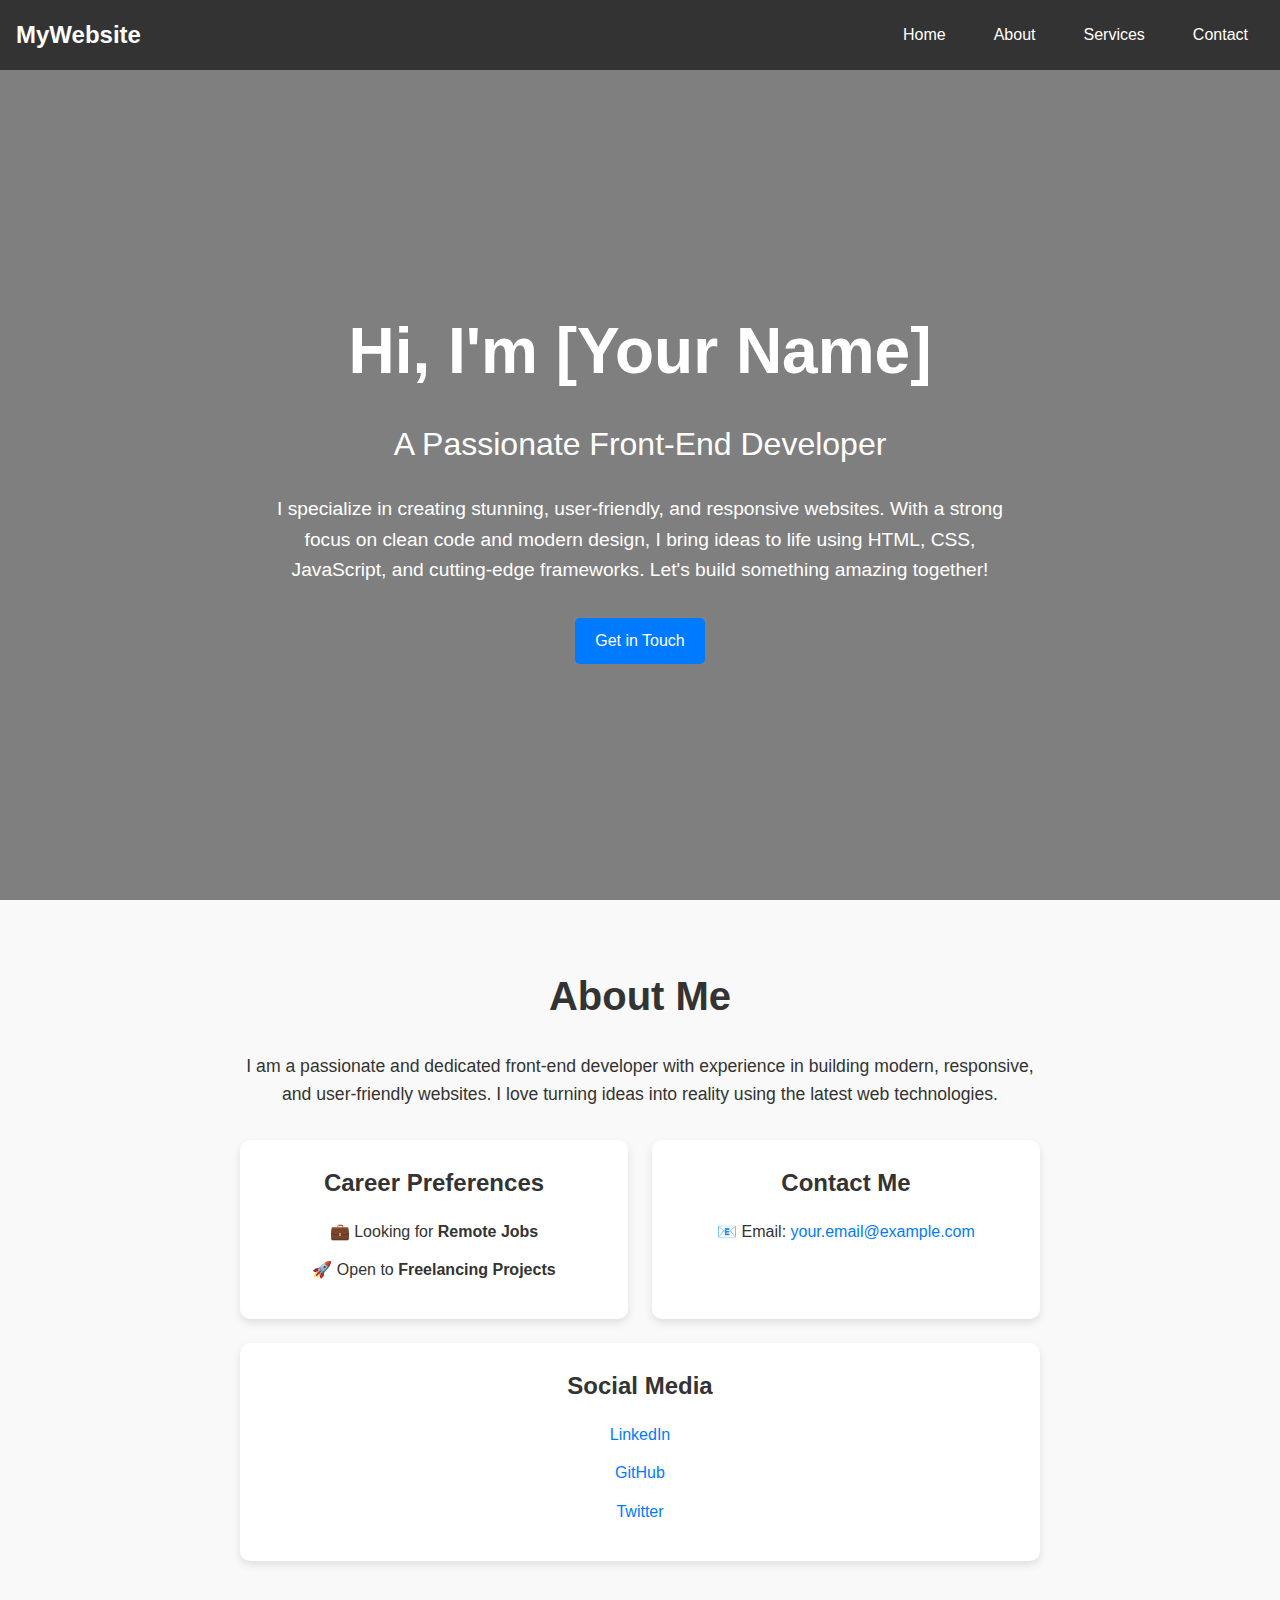
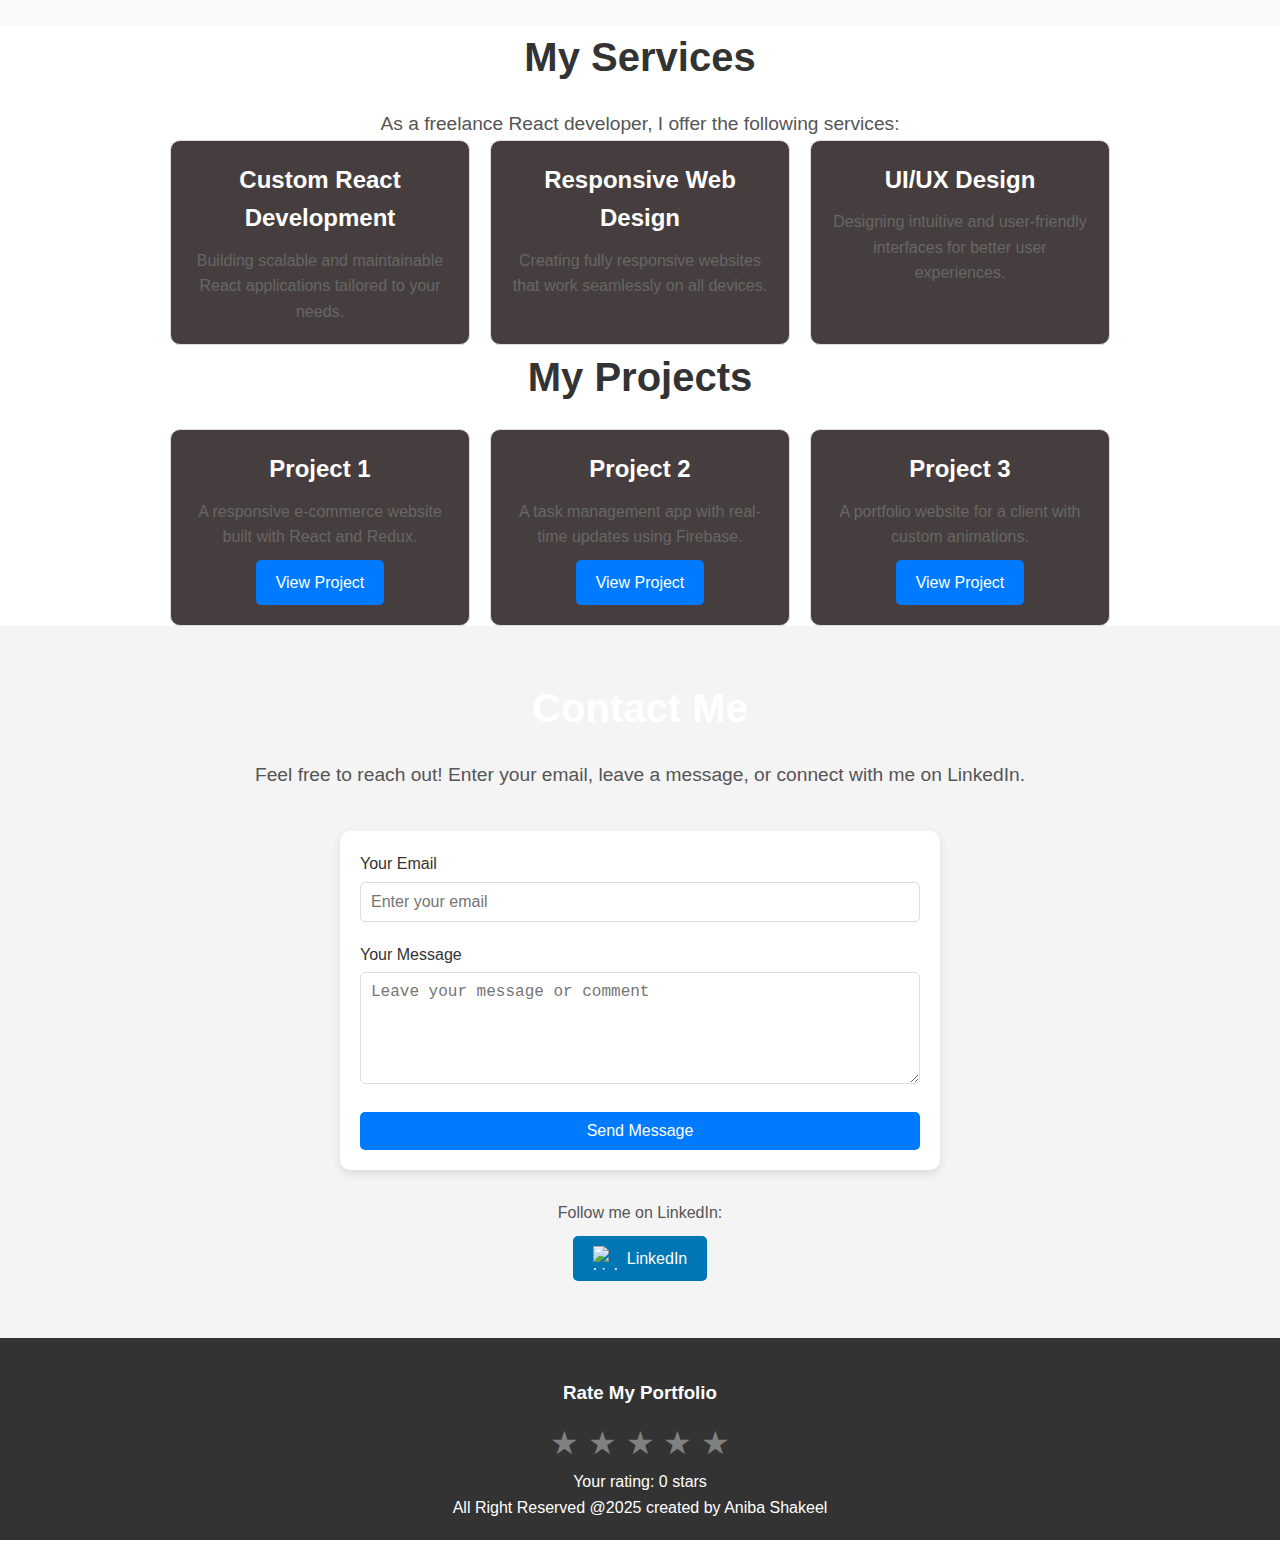
==== index.html @ 9395af67 "portfolio" ====
<!DOCTYPE html>
<html lang="en">
<head>
    <meta charset="UTF-8">
    <meta name="viewport" content="width=device-width, initial-scale=1.0">
    <title>Portfolio Homepage</title>
    <link rel="stylesheet" href="style.css">
</head>
<body>
    <!-- Navbar -->
    <nav class="navbar">
        <div class="navbar-brand">MyWebsite</div>
        <div class="navbar-toggle" id="mobile-menu">
            <span class="bar"></span>
            <span class="bar"></span>
            <span class="bar"></span>
        </div>
        <ul class="navbar-menu">
            <li class="navbar-item"><a href="#" class="navbar-link">Home</a></li>
            <li class="navbar-item"><a href="#" class="navbar-link">About</a></li>
            <li class="navbar-item"><a href="#" class="navbar-link">Services</a></li>
            <li class="navbar-item"><a href="#" class="navbar-link">Contact</a></li>
        </ul>
    </nav>

    <!-- Homepage Hero Section -->
    <header class="hero">
        <div class="hero-content">
            <h1 class="hero-title">Hi, I'm [Your Name]</h1>
            <p class="hero-subtitle">A Passionate Front-End Developer</p>
            <p class="hero-description">
                I specialize in creating stunning, user-friendly, and responsive websites. With a strong focus on clean code and modern design, I bring ideas to life using HTML, CSS, JavaScript, and cutting-edge frameworks. Let's build something amazing together!
            </p>
            <a href="#contact" class="hero-button">Get in Touch</a>
        </div>
    </header>


    <!-- About Page -->
    <section id="about" class="about">
        <div class="about-content">
            <h2 class="about-title">About Me</h2>
            <p class="about-description">
                I am a passionate and dedicated front-end developer with experience in building modern, responsive, and user-friendly websites. I love turning ideas into reality using the latest web technologies.
            </p>
            <div class="about-details">
                <div class="about-card">
                    <h3>Career Preferences</h3>
                    <ul>
                        <li>💼 Looking for <strong>Remote Jobs</strong></li>
                        <li>🚀 Open to <strong>Freelancing Projects</strong></li>
                    </ul>
                </div>
                <div class="about-card">
                    <h3>Contact Me</h3>
                    <ul>
                        <li>📧 Email: <a href="mailto:your.email@example.com">your.email@example.com</a></li>
                    </ul>
                </div>
                <div class="about-card">
                    <h3>Social Media</h3>
                    <ul class="social-links">
                        <li><a href="https://linkedin.com/in/yourprofile" target="_blank">LinkedIn</a></li>
                        <li><a href="https://github.com/yourprofile" target="_blank">GitHub</a></li>
                        <li><a href="https://twitter.com/yourprofile" target="_blank">Twitter</a></li>
                    </ul>
                </div>
            </div>
        </div>
    </section>

  <!-- Service Section -->
  <section id="services" class="services">
    <div class="container">
      <h2>My Services</h2>
      <p>As a freelance React developer, I offer the following services:</p>

      <div class="service-list">
        <div class="service-item">
          <h3>Custom React Development</h3>
          <p>Building scalable and maintainable React applications tailored to your needs.</p>
        </div>
        <div class="service-item">
          <h3>Responsive Web Design</h3>
          <p>Creating fully responsive websites that work seamlessly on all devices.</p>
        </div>
        <div class="service-item">
          <h3>UI/UX Design</h3>
          <p>Designing intuitive and user-friendly interfaces for better user experiences.</p>
        </div>
      </div>

      <h2>My Projects</h2>
      <div class="project-list">
        <div class="project-item">
          <h3>Project 1</h3>
          <p>A responsive e-commerce website built with React and Redux.</p>
          <a href="https://project1.com" target="_blank">View Project</a>
        </div>
        <div class="project-item">
          <h3>Project 2</h3>
          <p>A task management app with real-time updates using Firebase.</p>
          <a href="https://project2.com" target="_blank">View Project</a>
        </div>
        <div class="project-item">
          <h3>Project 3</h3>
          <p>A portfolio website for a client with custom animations.</p>
          <a href="https://project3.com" target="_blank">View Project</a>
        </div>
      </div>
    </div>
  </section>


  <!-- Contact Section -->
  <section id="contact" class="contact">
    <div class="container">
      <h2>Contact Me</h2>
      <p>Feel free to reach out! Enter your email, leave a message, or connect with me on LinkedIn.</p>

      <form id="contact-form" class="contact-form">
        <div class="form-group">
          <label for="email">Your Email</label>
          <input type="email" id="email" name="email" placeholder="Enter your email" required>
        </div>

        <div class="form-group">
          <label for="message">Your Message</label>
          <textarea id="message" name="message" placeholder="Leave your message or comment" rows="5" required></textarea>
        </div>

        <button type="submit">Send Message</button>
      </form>

      <div class="social-link">
        <p>Follow me on LinkedIn:</p>
        <a href="https://www.linkedin.com/in/your-linkedin-profile" target="_blank" class="linkedin-btn">
          <img src="https://cdn-icons-png.flaticon.com/512/174/174857.png" alt="LinkedIn" width="24">
          LinkedIn
        </a>
      </div>
    </div>
  </section>


  
      <footer>
          <div class="rating-section">
              <h3>Rate My Portfolio</h3>
              <div class="star-rating">
                <span class="star" data-value="1">&#9733;</span>
                <span class="star" data-value="2">&#9733;</span>
                <span class="star" data-value="3">&#9733;</span>
                <span class="star" data-value="4">&#9733;</span>
                <span class="star" data-value="5">&#9733;</span>
            </div>
            <p>Your rating: <span id="rating-value">0</span> stars</p>
          </div>
          <p>All Right Reserved @2025 created by Aniba Shakeel</p>
      </footer>

 
    <script src="./srcipt.js"></script>
</body>
</html>
---- style.css ----
/* Basic Reset */
* {
    margin: 0;
    padding: 0;
    box-sizing: border-box;
}

body {
    font-family: 'Arial', sans-serif;
    line-height: 1.6;
    color: #fff;
    overflow-x: hidden;
}

/* Navbar Styles */
.navbar {
    display: flex;
    justify-content: space-between;
    align-items: center;
    background-color: #333;
    padding: 1rem;
    color: white;
    position: fixed;
    width: 100%;
    top: 0;
    z-index: 1000;
}

.navbar-brand {
    font-size: 1.5rem;
    font-weight: bold;
}

.navbar-menu {
    display: flex;
    list-style: none;
}

.navbar-item {
    margin-left: 1rem;
}

.navbar-link {
    color: white;
    text-decoration: none;
    padding: 0.5rem 1rem;
    transition: background-color 0.3s;
}

.navbar-link:hover {
    background-color: #555;
    border-radius: 4px;
}

/* Mobile Menu Toggle */
.navbar-toggle {
    display: none;
    flex-direction: column;
    cursor: pointer;
}

.bar {
    height: 3px;
    width: 25px;
    background-color: white;
    margin: 4px 0;
    transition: 0.4s;
}

/* Responsive Navbar */
@media (max-width: 768px) {
    .navbar-menu {
        display: none;
        flex-direction: column;
        width: 100%;
        background-color: #333;
        position: absolute;
        top: 60px;
        left: 0;
        padding: 1rem;
    }

    .navbar-menu.active {
        display: flex;
    }

    .navbar-item {
        margin: 0;
        text-align: center;
        padding: 0.5rem 0;
    }

    .navbar-toggle {
        display: flex;
    }

    /* Animation for the toggle icon */
    .navbar-toggle.active .bar:nth-child(1) {
        transform: rotate(-45deg) translate(-5px, 6px);
    }

    .navbar-toggle.active .bar:nth-child(2) {
        opacity: 0;
    }

    .navbar-toggle.active .bar:nth-child(3) {
        transform: rotate(45deg) translate(-5px, -6px);
    }
}

/* Hero Section */
.hero {
    height: 100vh;
    background-image: url('https://images.pexels.com/photos/30399128/pexels-photo-30399128/free-photo-of-louvre-pyramid-in-paris-iconic-architecture.jpeg?auto=compress&cs=tinysrgb&w=600'); /* Add your background image */
    background-size: cover;
    background-position: center;
    display: flex;
    justify-content: center;
    align-items: center;
    text-align: center;
    position: relative;
    overflow: hidden;
    padding-top: 5%;
}

.hero::before {
    content: '';
    position: absolute;
    top: 0;
    left: 0;
    width: 100%;
    height: 100%;
    background: rgba(0, 0, 0, 0.5); /* Dark overlay for better text visibility */
}

.hero-content {
    position: relative;
    z-index: 1;
    max-width: 800px;
    padding: 0 20px;
}

.hero-title {
    font-size: 4rem;
    margin-bottom: 1rem;
    animation: fadeInDown 1.5s ease-out;
}

.hero-subtitle {
    font-size: 2rem;
    margin-bottom: 1.5rem;
    animation: fadeInUp 1.5s ease-out 0.5s;
    animation-fill-mode: both;
}

.hero-description {
    font-size: 1.2rem;
    margin-bottom: 2rem;
    animation: fadeInUp 1.5s ease-out 1s;
    animation-fill-mode: both;
}

.hero-button {
    display: inline-block;
    padding: 10px 20px;
    font-size: 1rem;
    color: #fff;
    background-color: #007BFF;
    text-decoration: none;
    border-radius: 5px;
    transition: background-color 0.3s ease;
    animation: fadeIn 2s ease-out 1.5s;
    animation-fill-mode: both;
}

.hero-button:hover {
    background-color: #0056b3;
}

/* Animations */
@keyframes fadeInDown {
    0% {
        opacity: 0;
        transform: translateY(-50px);
    }
    100% {
        opacity: 1;
        transform: translateY(0);
    }
}

@keyframes fadeInUp {
    0% {
        opacity: 0;
        transform: translateY(50px);
    }
    100% {
        opacity: 1;
        transform: translateY(0);
    }
}

@keyframes fadeIn {
    0% {
        opacity: 0;
    }
    100% {
        opacity: 1;
    }
}

/* Responsive Design */
@media (max-width: 768px) {
    .hero-title {
        font-size: 3rem;
    }

    .hero-subtitle {
        font-size: 1.5rem;
    }

    .hero-description {
        font-size: 1rem;
    }

    .hero-button {
        font-size: 0.9rem;
        padding: 8px 16px;
    }
}

@media (max-width: 480px) {
    .hero-title {
        font-size: 2.5rem;
        padding-top: 10%;
    }

    .hero-subtitle {
        font-size: 1.2rem;
    }

    .hero-description {
        font-size: 0.9rem;
    }

    .hero-button {
        font-size: 0.8rem;
        padding: 6px 12px;
    }
}


/* Previous CSS Code (Navbar and Hero Section) */
/* Add this new CSS for the About Page */

/* About Page Styles */
.about {
    padding: 4rem 2rem;
    background-color: #f9f9f9;
    color: #333;
    text-align: center;
}

.about-content {
    max-width: 800px;
    margin: 0 auto;
}

.about-title {
    font-size: 2.5rem;
    margin-bottom: 1.5rem;
    animation: fadeInDown 1.5s ease-out;
}

.about-description {
    font-size: 1.1rem;
    margin-bottom: 2rem;
    animation: fadeInUp 1.5s ease-out 0.5s;
    animation-fill-mode: both;
}

.about-details {
    display: flex;
    justify-content: space-around;
    flex-wrap: wrap;
    gap: 1.5rem;
}

.about-card {
    background-color: #fff;
    padding: 1.5rem;
    border-radius: 10px;
    box-shadow: 0 4px 8px rgba(0, 0, 0, 0.1);
    flex: 1 1 300px;
    animation: fadeInUp 1.5s ease-out 1s;
    animation-fill-mode: both;
}

.about-card h3 {
    font-size: 1.5rem;
    margin-bottom: 1rem;
}

.about-card ul {
    list-style: none;
    padding: 0;
}

.about-card ul li {
    margin-bottom: 0.8rem;
    font-size: 1rem;
}

.about-card ul li a {
    color: #007BFF;
    text-decoration: none;
    transition: color 0.3s ease;
}

.about-card ul li a:hover {
    color: #0056b3;
}

.social-links {
    display: flex;
    flex-direction: column;
    align-items: center;
}

.social-links li {
    margin-bottom: 0.5rem;
}

/* Responsive Design for About Page */
@media (max-width: 768px) {
    .about-title {
        font-size: 2rem;
    }

    .about-description {
        font-size: 1rem;
    }

    .about-card {
        flex: 1 1 100%;
    }
}

@media (max-width: 480px) {
    .about-title {
        font-size: 1.8rem;
    }

    .about-description {
        font-size: 0.9rem;
    }

    .about-card h3 {
        font-size: 1.3rem;
    }

    .about-card ul li {
        font-size: 0.9rem;
    }
}


/* General Styles */

  /* .container {
    width: 90%;
    max-width: 1200px;
    margin: 0 auto;
    padding: 20px 0;
  } */
  
.services  h2 {
    text-align: center;
    font-size: 2.5rem;
    margin-bottom: 20px;
    color: #333;
  }
  
 .services p {
    text-align: center;
    font-size: 1.2rem;
    color: #555;
  }
  
  /* Service List */
  .service-list, .project-list {
    display: flex;
    flex-wrap: wrap;
    gap: 20px;
    justify-content: center;
  }
  
  .service-item, .project-item {
    background: #463e3e;
    border: 1px solid #ddd;
    border-radius: 10px;
    padding: 20px;
    width: 100%;
    max-width: 300px;
    text-align: center;
    transition: transform 0.3s ease, box-shadow 0.3s ease;
  }
  
  .service-item:hover, .project-item:hover {
    transform: translateY(-10px);
    box-shadow: 0 10px 20px rgba(0, 0, 0, 0.1);
  }
  
  .service-item h3, .project-item h3 {
    font-size: 1.5rem;
    margin-bottom: 10px;
  }
  
  .service-item p, .project-item p {
    font-size: 1rem;
    color: #666;
  }
  
  .project-item a {
    display: inline-block;
    margin-top: 10px;
    padding: 10px 20px;
    background: #007BFF;
    color: #fff;
    text-decoration: none;
    border-radius: 5px;
    transition: background 0.3s ease;
  }
  
  .project-item a:hover {
    background: #0056b3;
  }
  
  /* Responsive Design */
  @media (max-width: 768px) {
    .service-list, .project-list {
      flex-direction: column;
      align-items: center;
    }
  
    .service-item, .project-item {
      width: 90%;
    }
  }

  /* Contact Section */
.contact {
    background: #f4f4f4;
    padding: 50px 0;
  }
  
  .contact h2 {
    text-align: center;
    font-size: 2.5rem;
    margin-bottom: 20px;
  }
  
  .contact p {
    text-align: center;
    font-size: 1.2rem;
    color: #555;
    margin-bottom: 40px;
  }
  
  .contact-form {
    max-width: 600px;
    margin: 0 auto;
    background: #fff;
    padding: 20px;
    border-radius: 10px;
    box-shadow: 0 4px 10px rgba(0, 0, 0, 0.1);
  }
  
  .form-group {
    margin-bottom: 20px;
  }
  
  .form-group label {
    display: block;
    font-size: 1rem;
    margin-bottom: 5px;
    color: #333;
  }
  
  .form-group input,
  .form-group textarea {
    width: 100%;
    padding: 10px;
    font-size: 1rem;
    border: 1px solid #ddd;
    border-radius: 5px;
    outline: none;
  }
  
  .form-group textarea {
    resize: vertical;
  }
  
  button[type="submit"] {
    display: block;
    width: 100%;
    padding: 10px;
    font-size: 1rem;
    background: #007BFF;
    color: #fff;
    border: none;
    border-radius: 5px;
    cursor: pointer;
    transition: background 0.3s ease;
  }
  
  button[type="submit"]:hover {
    background: #0056b3;
  }
  
  .social-link {
    text-align: center;
    margin-top: 30px;
  }
  
  .social-link p {
    font-size: 1rem;
    color: #555;
    margin-bottom: 10px;
  }
  
  .linkedin-btn {
    display: inline-flex;
    align-items: center;
    gap: 10px;
    padding: 10px 20px;
    background: #0077b5;
    color: #fff;
    text-decoration: none;
    border-radius: 5px;
    transition: background 0.3s ease;
  }
  
  .linkedin-btn:hover {
    background: #005582;
  }
  
  .linkedin-btn img {
    width: 24px;
    height: 24px;
  }
  
  /* Responsive Design */
  @media (max-width: 768px) {
    .contact-form {
      padding: 15px;
    }
  
    .form-group input,
    .form-group textarea {
      font-size: 0.9rem;
    }
  
    button[type="submit"] {
      font-size: 0.9rem;
    }
  }


  .content {
    flex: 1;
    padding: 20px;
}

footer {
    background-color: #333;
    color: #fff;
    text-align: center;
    padding: 20px 0;
}

.rating-section {
    margin-top: 20px;
}

.rating-section h3 {
    margin-bottom: 10px;
}

.rating-stars {
    display: flex;
    justify-content: center;
}

.rating-stars input[type="radio"] {
    display: none;
}

.rating-stars label {
    font-size: 2rem;
    color: #ccc;
    cursor: pointer;
    transition: color 0.2s;
}

.rating-stars label:hover,
.rating-stars label:hover ~ label,
.rating-stars input[type="radio"]:checked ~ label {
    color: #ffcc00;
}




.star-rating {
    font-size: 2rem;
    cursor: pointer;
}

.star {
    color: grey;
    transition: color 0.2s;
}

.star:hover,
.star.active {
    color: gold;
}
@media (max-width: 600px) {
    .rating-stars label {
        font-size: 1.5rem;
    }

    footer {
        padding: 15px 0;
    }
}
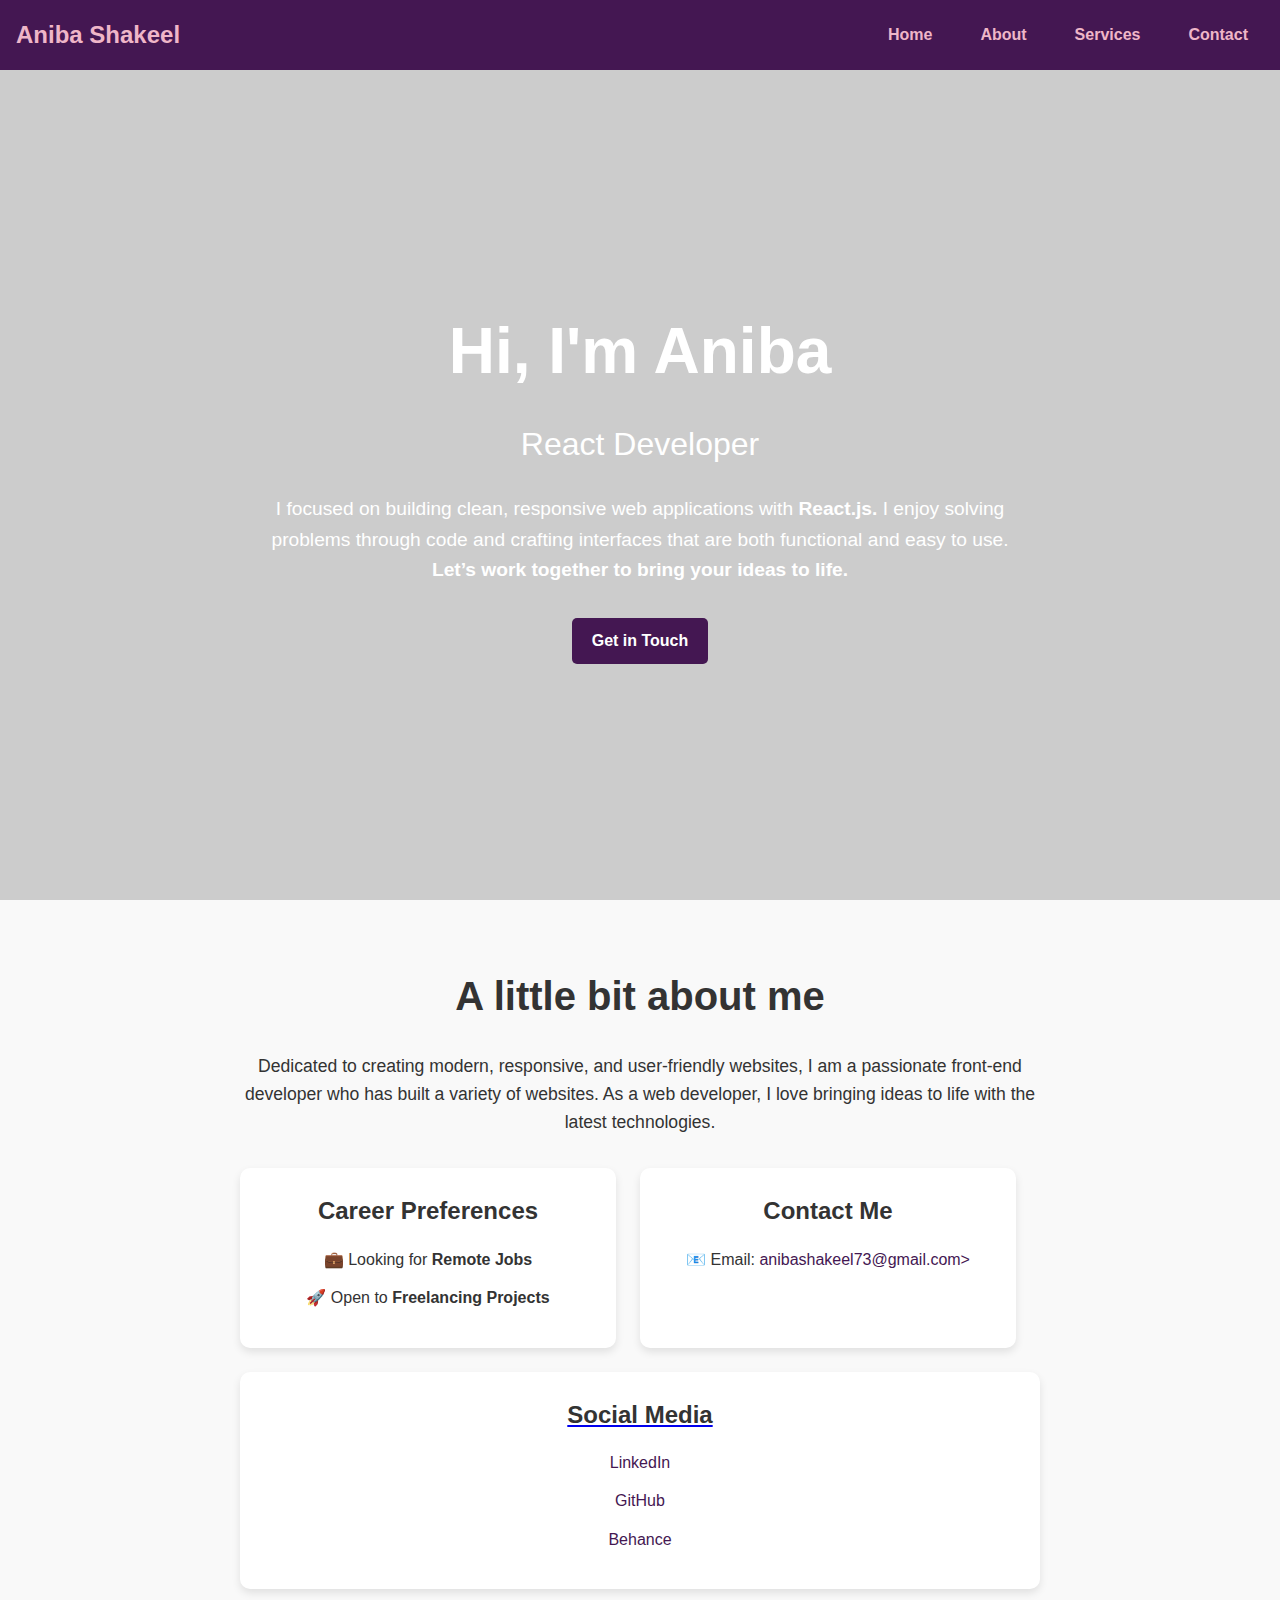
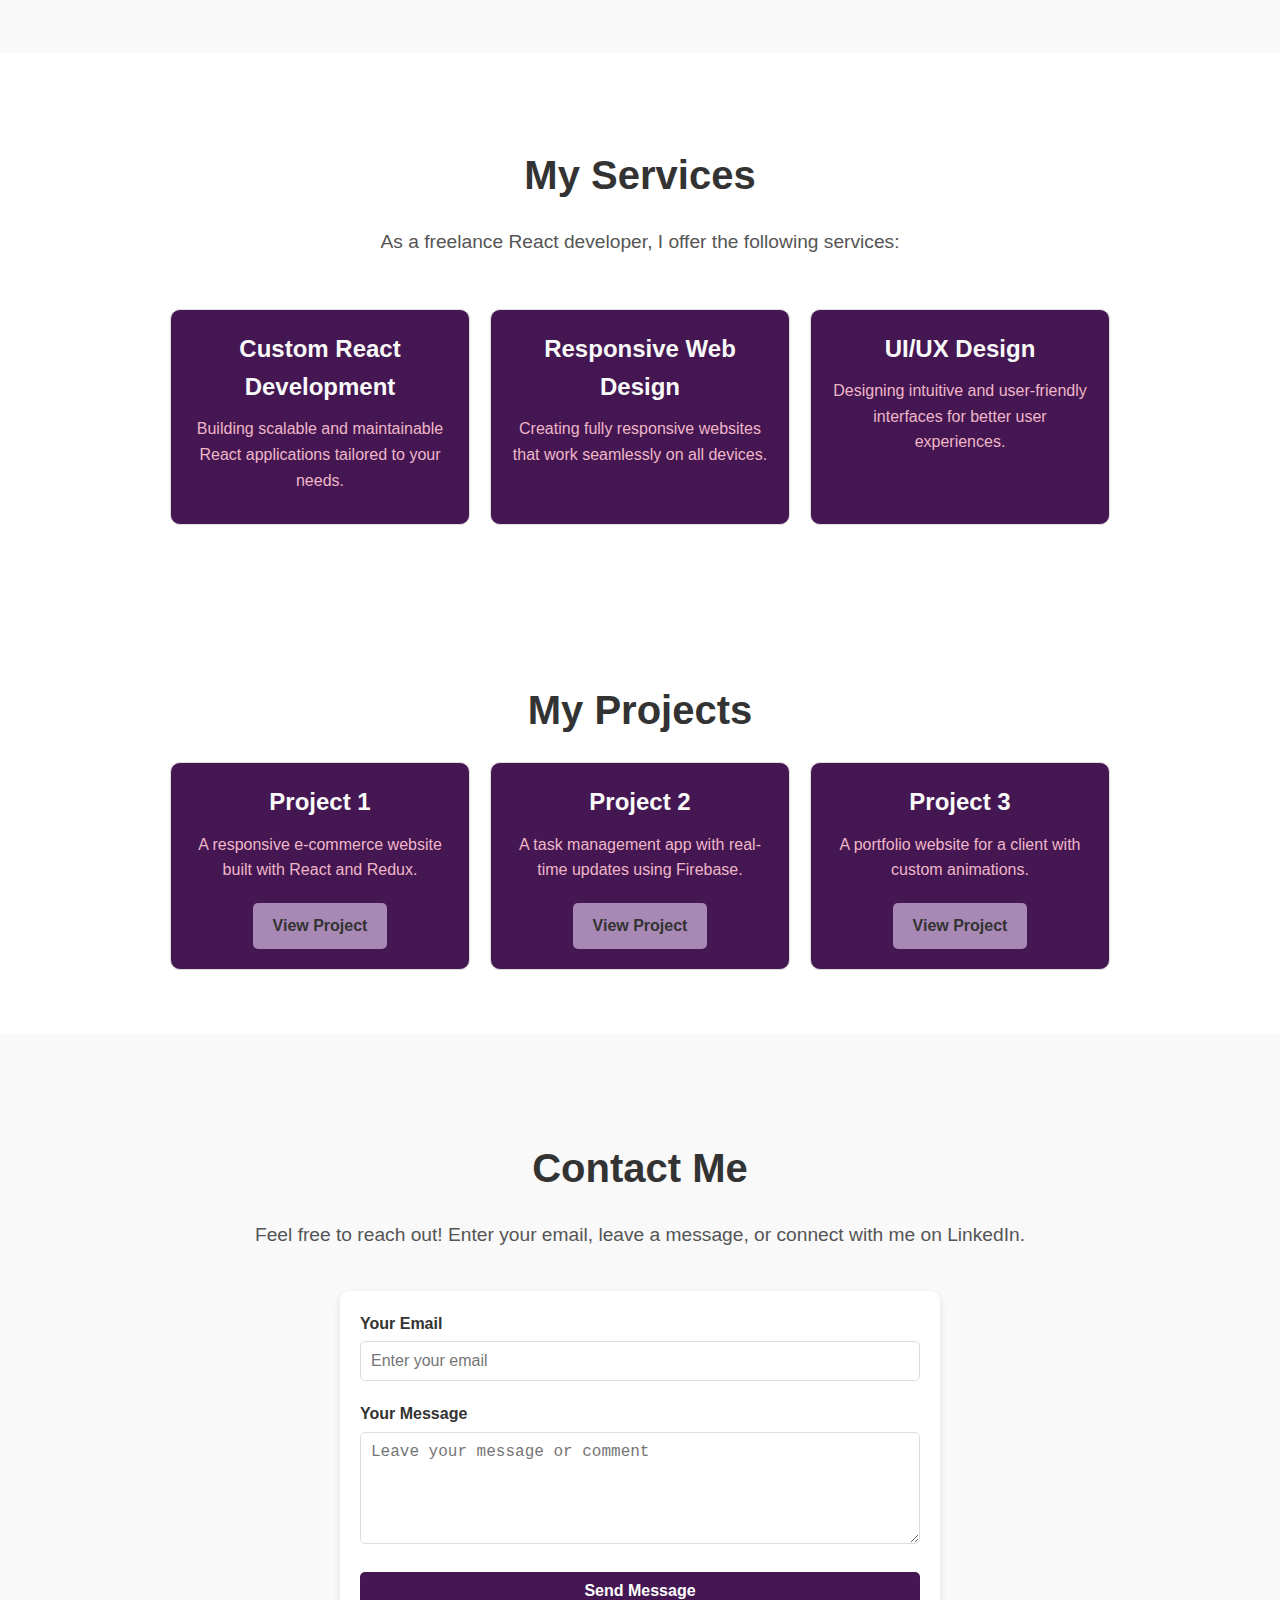
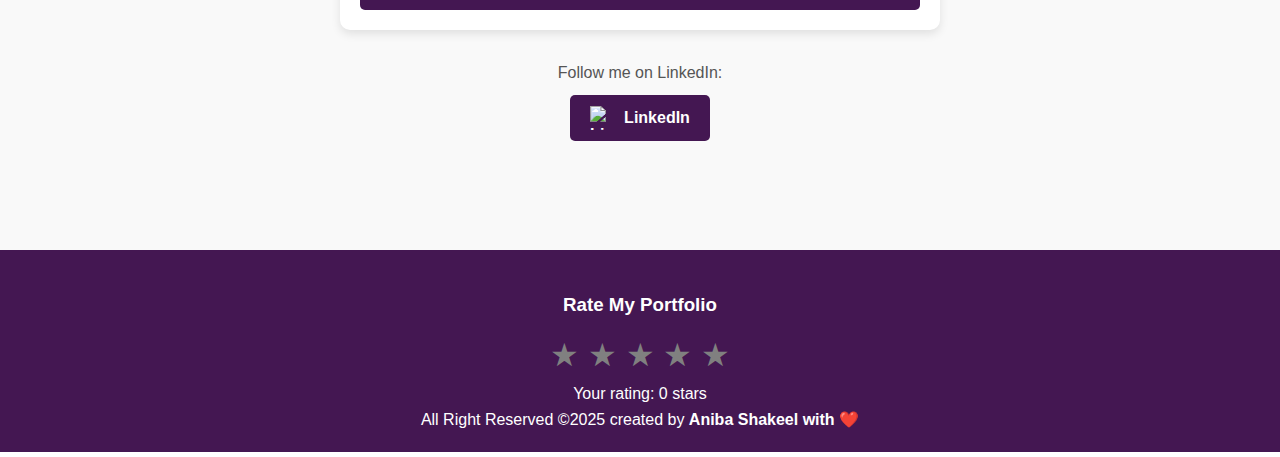
==== commit 85079fea: "updated code" ====
--- a/index.html
+++ b/index.html
@@ -3,35 +3,37 @@
 <head>
     <meta charset="UTF-8">
     <meta name="viewport" content="width=device-width, initial-scale=1.0">
-    <title>Portfolio Homepage</title>
+    <title>Portfolio</title>
     <link rel="stylesheet" href="style.css">
 </head>
 <body>
     <!-- Navbar -->
     <nav class="navbar">
-        <div class="navbar-brand">MyWebsite</div>
+        <div class="navbar-brand">Aniba Shakeel</div>
         <div class="navbar-toggle" id="mobile-menu">
             <span class="bar"></span>
             <span class="bar"></span>
             <span class="bar"></span>
         </div>
         <ul class="navbar-menu">
-            <li class="navbar-item"><a href="#" class="navbar-link">Home</a></li>
-            <li class="navbar-item"><a href="#" class="navbar-link">About</a></li>
-            <li class="navbar-item"><a href="#" class="navbar-link">Services</a></li>
-            <li class="navbar-item"><a href="#" class="navbar-link">Contact</a></li>
+            <li class="navbar-item"><a href="./index.html" class="navbar-link">Home</a></li>
+            <li class="navbar-item"><a href="./about.html" class="navbar-link">About</a></li>
+            <li class="navbar-item"><a href="./service.html" class="navbar-link">Services</a></li>
+            <li class="navbar-item"><a href="./contact.html" class="navbar-link">Contact</a></li>
         </ul>
     </nav>
 
     <!-- Homepage Hero Section -->
     <header class="hero">
         <div class="hero-content">
-            <h1 class="hero-title">Hi, I'm [Your Name]</h1>
-            <p class="hero-subtitle">A Passionate Front-End Developer</p>
+            <h1 class="hero-title">Hi, I'm Aniba</h1>
+            <p class="hero-subtitle"> React Developer</p>
             <p class="hero-description">
-                I specialize in creating stunning, user-friendly, and responsive websites. With a strong focus on clean code and modern design, I bring ideas to life using HTML, CSS, JavaScript, and cutting-edge frameworks. Let's build something amazing together!
-            </p>
-            <a href="#contact" class="hero-button">Get in Touch</a>
+              
+               I focused on building clean, responsive web applications with <b>React.js.</b> I enjoy solving problems through code and crafting interfaces that are both functional and easy to use.
+              <b> Let’s work together to bring your ideas to life.</b> 
+           </p>
+            <a href="mailto:anibashakeel73@gmail.com" class="hero-button">Get in Touch</a>
         </div>
     </header>
 
@@ -39,9 +41,11 @@
     <!-- About Page -->
     <section id="about" class="about">
         <div class="about-content">
-            <h2 class="about-title">About Me</h2>
+            <h2 class="about-title">A little bit about me</h2>
             <p class="about-description">
-                I am a passionate and dedicated front-end developer with experience in building modern, responsive, and user-friendly websites. I love turning ideas into reality using the latest web technologies.
+              
+              Dedicated to creating modern, responsive, and user-friendly websites, I am a passionate front-end developer who has built a variety of websites. As a web developer, I love bringing ideas to life with the latest technologies.
+              
             </p>
             <div class="about-details">
                 <div class="about-card">
@@ -54,15 +58,15 @@
                 <div class="about-card">
                     <h3>Contact Me</h3>
                     <ul>
-                        <li>📧 Email: <a href="mailto:your.email@example.com">your.email@example.com</a></li>
+                        <li>📧 Email: <a href="mailto:anibashakeel73@gmail.com">anibashakeel73@gmail.com></li>
                     </ul>
                 </div>
                 <div class="about-card">
                     <h3>Social Media</h3>
                     <ul class="social-links">
-                        <li><a href="https://linkedin.com/in/yourprofile" target="_blank">LinkedIn</a></li>
-                        <li><a href="https://github.com/yourprofile" target="_blank">GitHub</a></li>
-                        <li><a href="https://twitter.com/yourprofile" target="_blank">Twitter</a></li>
+                        <li><a href="www.linkedin.com/in/aniba-shakeel" target="_blank">LinkedIn</a></li>
+                        <li><a href="https://github.com/aniba123" target="_blank">GitHub</a></li>
+                        <li><a href="https://www.behance.net/anibashakeel" target="_blank">Behance</a></li>
                     </ul>
                 </div>
             </div>
@@ -156,7 +160,7 @@
             </div>
             <p>Your rating: <span id="rating-value">0</span> stars</p>
           </div>
-          <p>All Right Reserved @2025 created by Aniba Shakeel</p>
+          <p>All Right Reserved &#169;2025 created by <b>Aniba Shakeel with ❤️</b></p>
       </footer>
 
  
--- a/style.css
+++ b/style.css
@@ -17,13 +17,14 @@
     display: flex;
     justify-content: space-between;
     align-items: center;
-    background-color: #333;
+    background-color:#441752;
     padding: 1rem;
-    color: white;
+    color: #EFB6C8;
     position: fixed;
     width: 100%;
     top: 0;
     z-index: 1000;
+    font-weight: 600;
 }
 
 .navbar-brand {
@@ -41,15 +42,17 @@
 }
 
 .navbar-link {
-    color: white;
+    color: #EFB6C8;
     text-decoration: none;
     padding: 0.5rem 1rem;
     transition: background-color 0.3s;
 }
 
 .navbar-link:hover {
-    background-color: #555;
+    background-color: #A888B5;
     border-radius: 4px;
+    color: #333;
+    font-weight: 600;
 }
 
 /* Mobile Menu Toggle */
@@ -111,7 +114,7 @@
 /* Hero Section */
 .hero {
     height: 100vh;
-    background-image: url('https://images.pexels.com/photos/30399128/pexels-photo-30399128/free-photo-of-louvre-pyramid-in-paris-iconic-architecture.jpeg?auto=compress&cs=tinysrgb&w=600'); /* Add your background image */
+    background-image: url('https://images.unsplash.com/photo-1451187580459-43490279c0fa?w=600&auto=format&fit=crop&q=60&ixlib=rb-4.0.3&ixid=M3wxMjA3fDB8MHxzZWFyY2h8Nnx8cG9ydGZvbGlvJTIwbGFuZHNjYXBlfGVufDB8fDB8fHww'); /* Add your background image */
     background-size: cover;
     background-position: center;
     display: flex;
@@ -119,6 +122,7 @@
     align-items: center;
     text-align: center;
     position: relative;
+    opacity: 1.7;
     overflow: hidden;
     padding-top: 5%;
 }
@@ -130,7 +134,7 @@
     left: 0;
     width: 100%;
     height: 100%;
-    background: rgba(0, 0, 0, 0.5); /* Dark overlay for better text visibility */
+    background: rgba(0, 0, 0, 0.2); /* Dark overlay for better text visibility */
 }
 
 .hero-content {
@@ -165,16 +169,18 @@
     padding: 10px 20px;
     font-size: 1rem;
     color: #fff;
-    background-color: #007BFF;
+    background-color: #441752;
     text-decoration: none;
     border-radius: 5px;
     transition: background-color 0.3s ease;
     animation: fadeIn 2s ease-out 1.5s;
     animation-fill-mode: both;
+    font-weight: 600;
 }
 
 .hero-button:hover {
-    background-color: #0056b3;
+    background-color: #A888B5;
+    color: #333;
 }
 
 /* Animations */
@@ -312,13 +318,13 @@
 }
 
 .about-card ul li a {
-    color: #007BFF;
+    color: #441752;
     text-decoration: none;
     transition: color 0.3s ease;
 }
 
 .about-card ul li a:hover {
-    color: #0056b3;
+    color: #A888B5;
 }
 
 .social-links {
@@ -327,8 +333,14 @@
     align-items: center;
 }
 
+
+.about-card h3{
+    color: #333;
+    text-decoration: none;
+}
 .social-links li {
     margin-bottom: 0.5rem;
+    color: #441752;
 }
 
 /* Responsive Design for About Page */
@@ -379,12 +391,14 @@
     font-size: 2.5rem;
     margin-bottom: 20px;
     color: #333;
+    padding-top: 7%;
   }
   
  .services p {
     text-align: center;
     font-size: 1.2rem;
     color: #555;
+    padding-bottom: 4%;
   }
   
   /* Service List */
@@ -393,21 +407,24 @@
     flex-wrap: wrap;
     gap: 20px;
     justify-content: center;
-  }
+    padding-bottom: 5%;
+  }
+  
   
   .service-item, .project-item {
-    background: #463e3e;
+    background: #441752;
     border: 1px solid #ddd;
     border-radius: 10px;
     padding: 20px;
     width: 100%;
     max-width: 300px;
+    color: #f9f9f9;
     text-align: center;
     transition: transform 0.3s ease, box-shadow 0.3s ease;
   }
   
   .service-item:hover, .project-item:hover {
-    transform: translateY(-10px);
+    transform: translateY(-8px);
     box-shadow: 0 10px 20px rgba(0, 0, 0, 0.1);
   }
   
@@ -418,22 +435,23 @@
   
   .service-item p, .project-item p {
     font-size: 1rem;
-    color: #666;
+    color: #EFB6C8;
   }
   
   .project-item a {
     display: inline-block;
     margin-top: 10px;
     padding: 10px 20px;
-    background: #007BFF;
-    color: #fff;
+    background: #A888B5;
+    color: #333;
+    font-weight: 600;
     text-decoration: none;
     border-radius: 5px;
     transition: background 0.3s ease;
   }
   
   .project-item a:hover {
-    background: #0056b3;
+    background: #f4f4f4;
   }
   
   /* Responsive Design */
@@ -450,14 +468,15 @@
 
   /* Contact Section */
 .contact {
-    background: #f4f4f4;
-    padding: 50px 0;
+    background: #f9f9f9;
+    padding: 8% 0;
   }
   
   .contact h2 {
     text-align: center;
     font-size: 2.5rem;
     margin-bottom: 20px;
+    color: #333;
   }
   
   .contact p {
@@ -485,6 +504,7 @@
     font-size: 1rem;
     margin-bottom: 5px;
     color: #333;
+    font-weight: 600;
   }
   
   .form-group input,
@@ -506,16 +526,18 @@
     width: 100%;
     padding: 10px;
     font-size: 1rem;
-    background: #007BFF;
+    background: #441752;
     color: #fff;
     border: none;
     border-radius: 5px;
     cursor: pointer;
+    font-weight: 600;
     transition: background 0.3s ease;
   }
   
   button[type="submit"]:hover {
-    background: #0056b3;
+    background: #A888B5;
+    color: #333;
   }
   
   .social-link {
@@ -534,7 +556,8 @@
     align-items: center;
     gap: 10px;
     padding: 10px 20px;
-    background: #0077b5;
+    background: #441752;
+    font-weight: 600;
     color: #fff;
     text-decoration: none;
     border-radius: 5px;
@@ -542,7 +565,8 @@
   }
   
   .linkedin-btn:hover {
-    background: #005582;
+    background:#A888B5;
+    color: #333;
   }
   
   .linkedin-btn img {
@@ -573,7 +597,7 @@
 }
 
 footer {
-    background-color: #333;
+    background-color: #441752;
     color: #fff;
     text-align: center;
     padding: 20px 0;
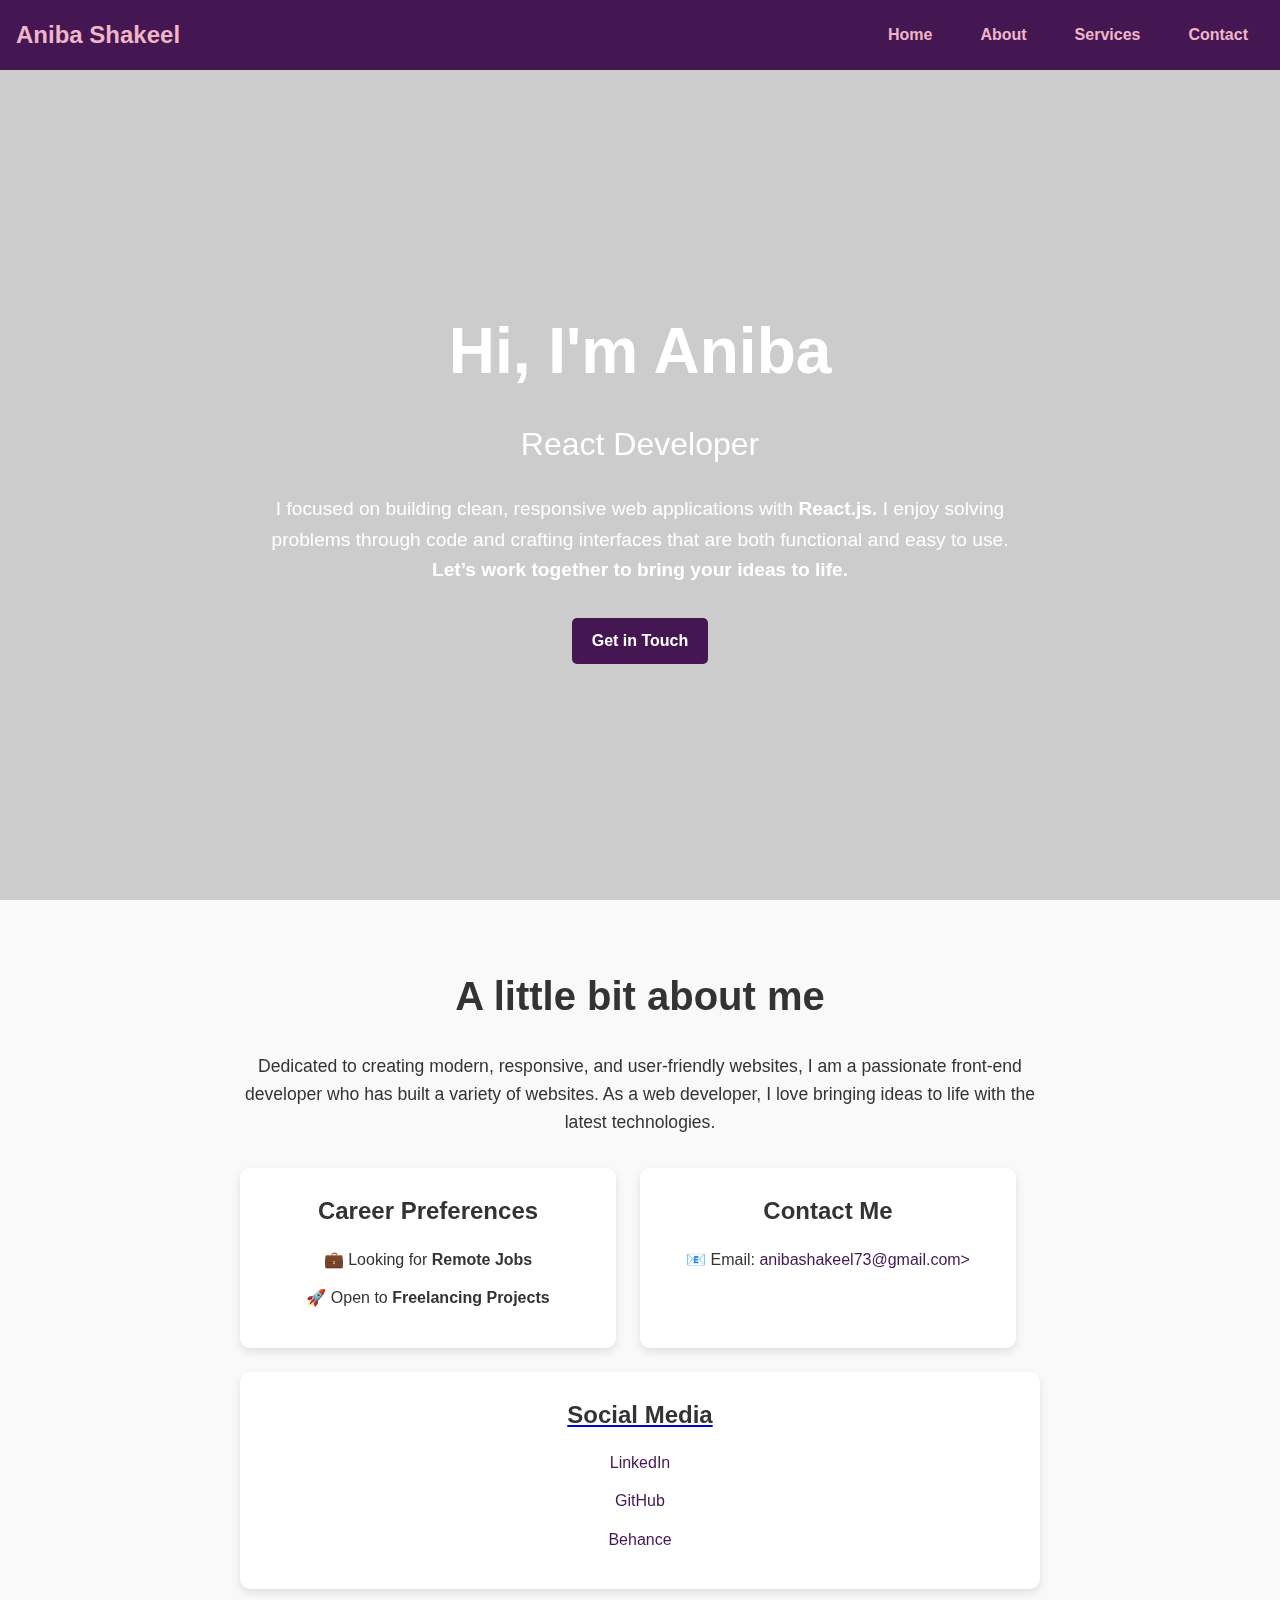
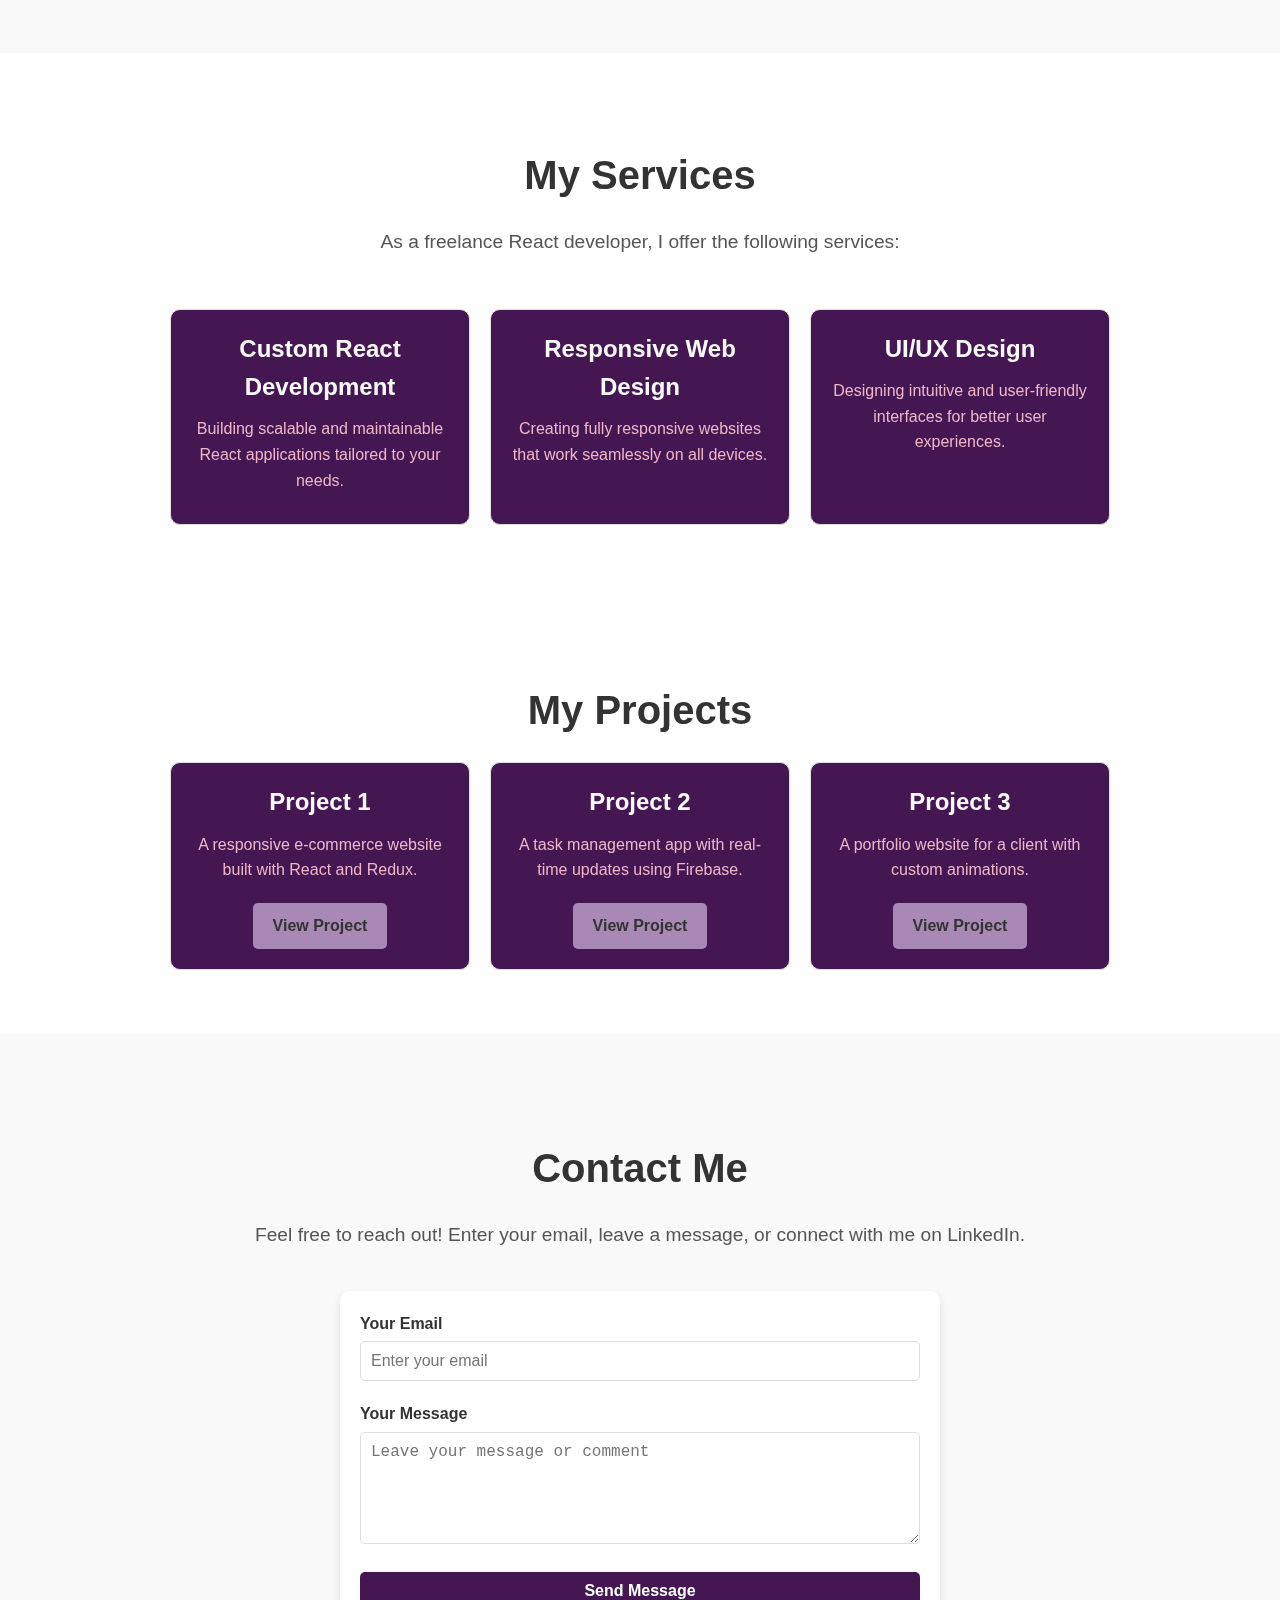
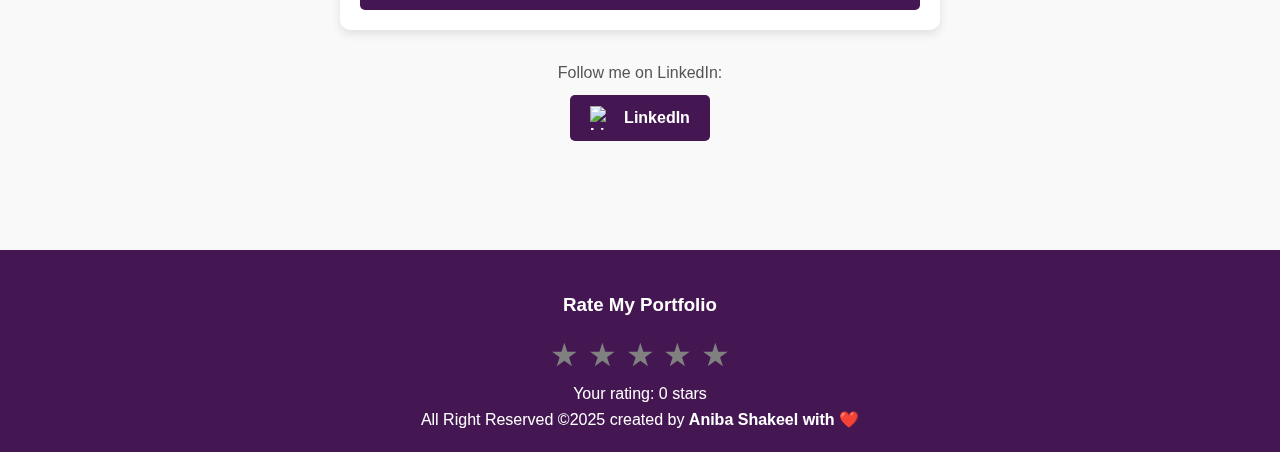
==== commit 0b9cef9c: "Favicon added" ====
--- a/index.html
+++ b/index.html
@@ -5,9 +5,13 @@
     <meta name="viewport" content="width=device-width, initial-scale=1.0">
     <title>Portfolio</title>
     <link rel="stylesheet" href="style.css">
+    <link rel="shortcut icon" href="./portfolio.png" type="image/x-icon">
 </head>
 <body>
     <!-- Navbar -->
+    <div class="cursor"></div>
+    <div class="trail"></div>
+    
     <nav class="navbar">
         <div class="navbar-brand">Aniba Shakeel</div>
         <div class="navbar-toggle" id="mobile-menu">
@@ -162,8 +166,7 @@
           </div>
           <p>All Right Reserved &#169;2025 created by <b>Aniba Shakeel with ❤️</b></p>
       </footer>
-
- 
+      <script src="//code.tidio.co/ga1jfv0x4ooo40fucn4aewk89kzk2fml.js" async></script> 
     <script src="./srcipt.js"></script>
 </body>
 </html>--- a/style.css
+++ b/style.css
@@ -10,6 +10,37 @@
     line-height: 1.6;
     color: #fff;
     overflow-x: hidden;
+}
+
+.cursor {
+    position: fixed;
+    width: 15px;
+    height: 15px;
+    background: #ffcc00;
+    border-radius: 50%;
+    pointer-events: none;
+    transition: transform 0.1s ease-out;
+    mix-blend-mode: difference;
+}
+
+.trail {
+    position: fixed;
+    width: 40px;
+    height: 40px;
+    background: rgba(255, 204, 0, 0.3);
+    border-radius: 50%;
+    pointer-events: none;
+    transition: transform 0.15s ease-out;
+}
+
+.cursor.click {
+    transform: scale(1.5);
+    background: #ff0000;
+}
+
+.trail.click {
+    transform: scale(1.8);
+    background: rgba(255, 0, 0, 0.2);
 }
 
 /* Navbar Styles */
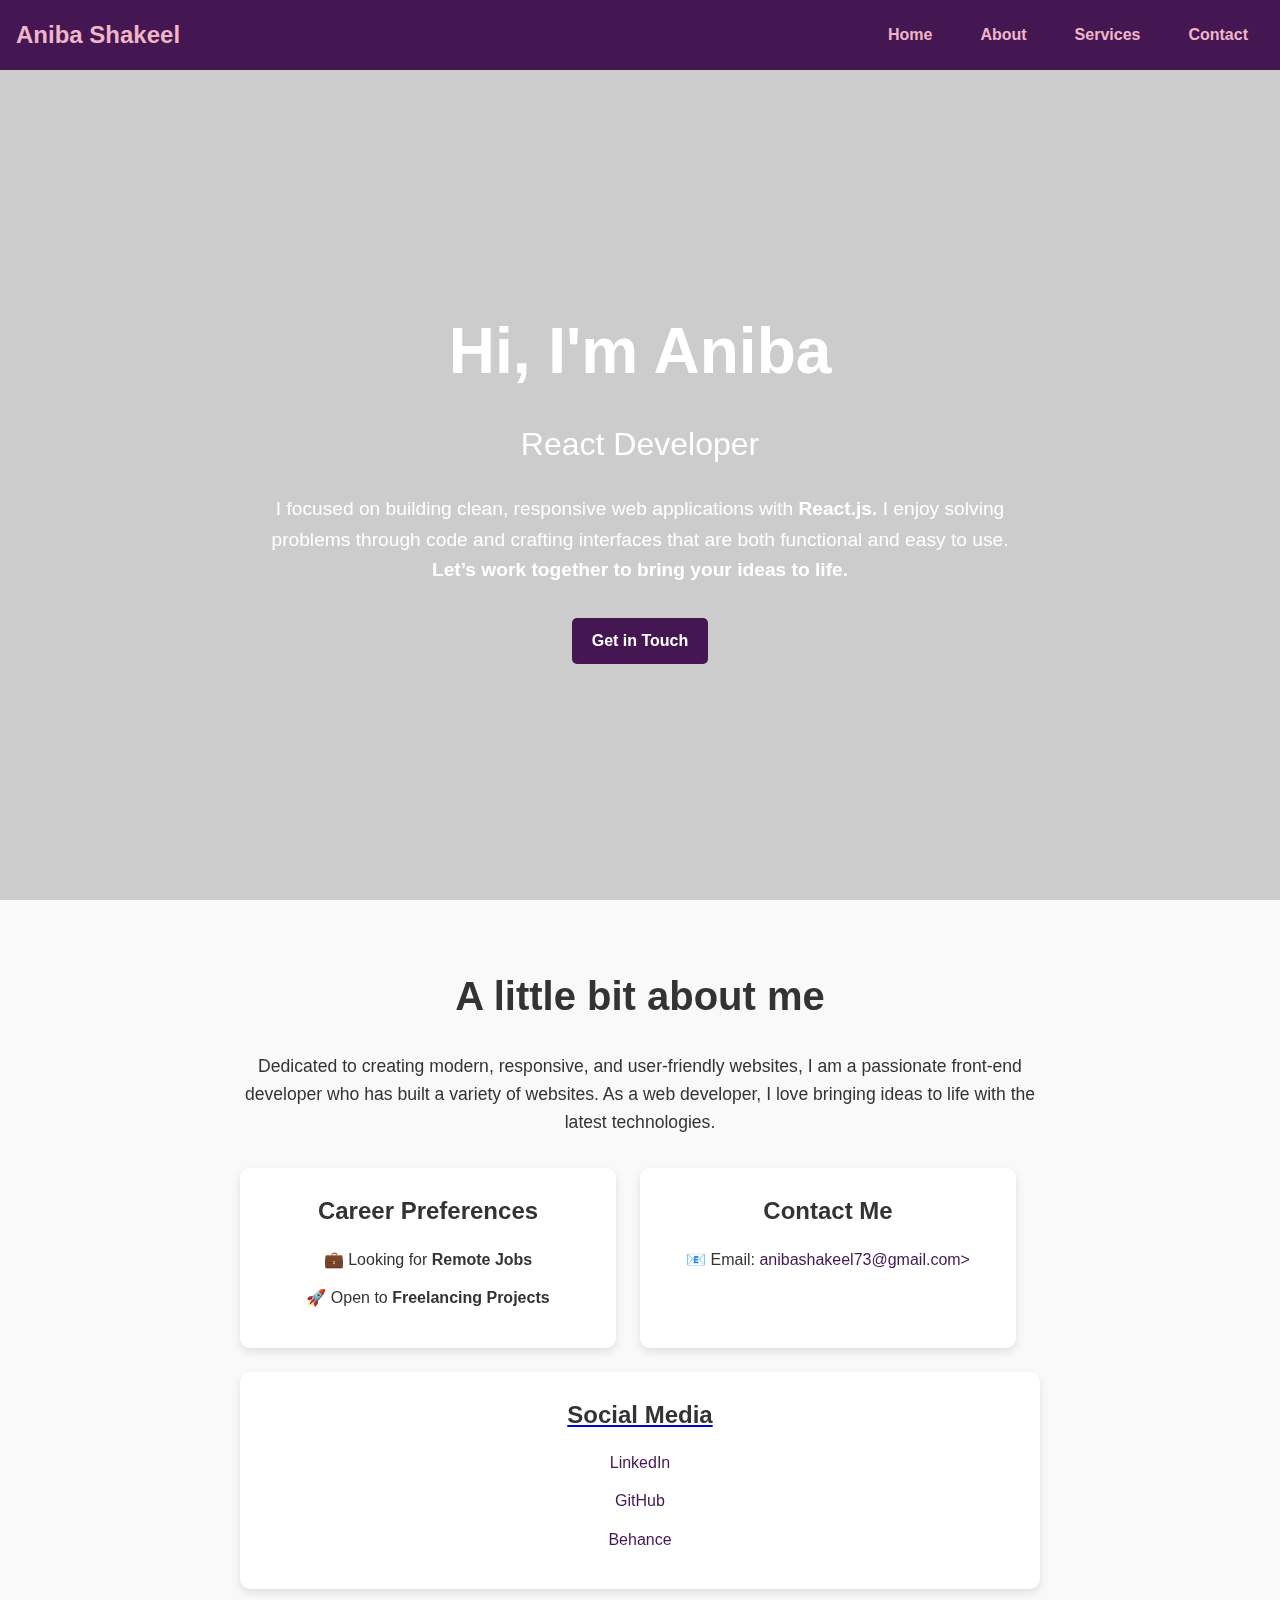
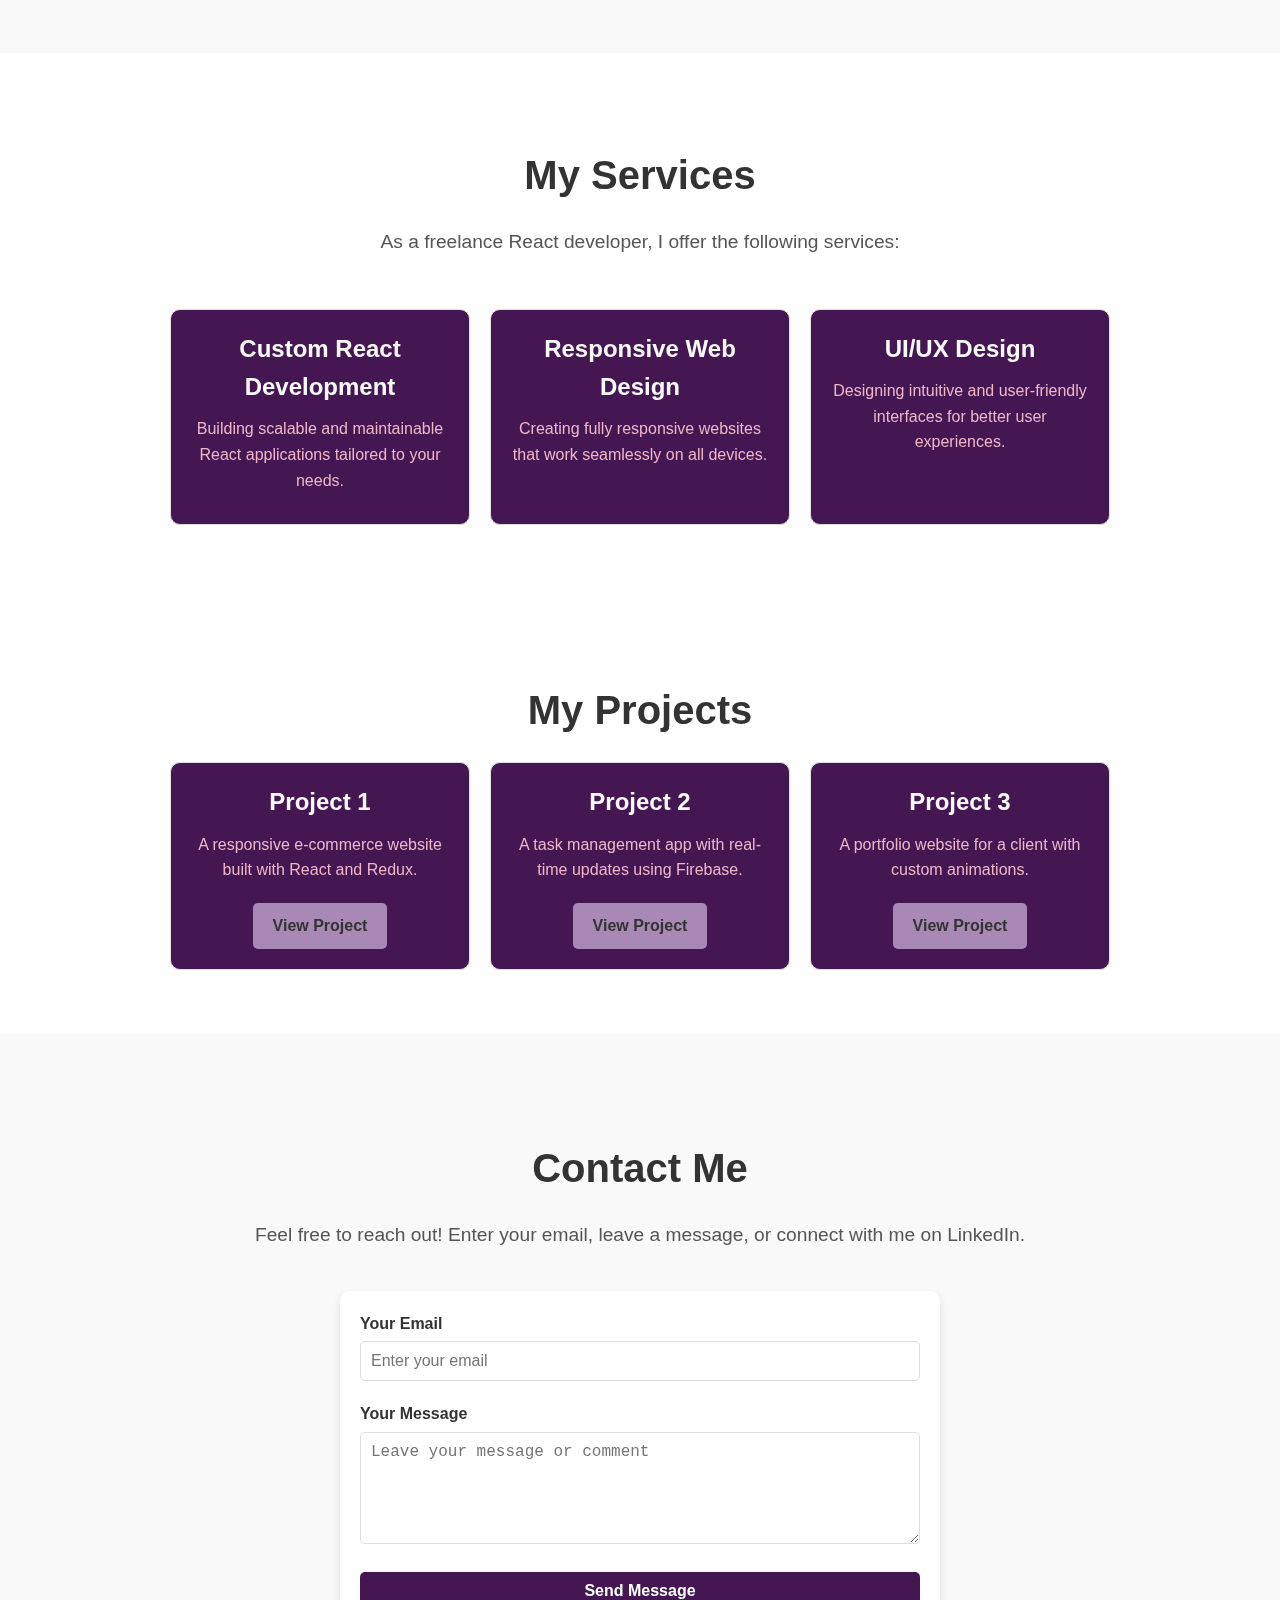
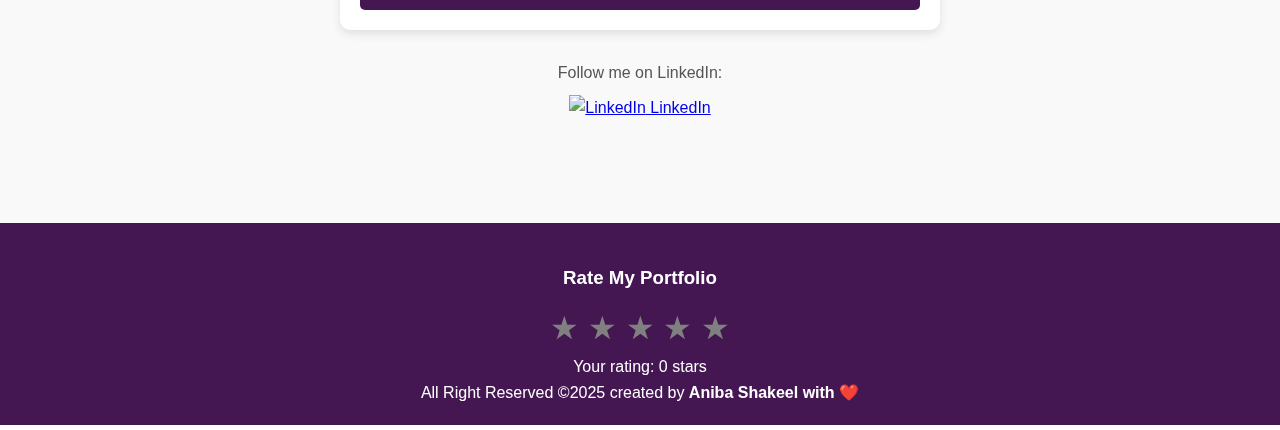
==== commit 56760ca1: "link is updated" ====
--- a/index.html
+++ b/index.html
@@ -68,8 +68,8 @@
                 <div class="about-card">
                     <h3>Social Media</h3>
                     <ul class="social-links">
-                        <li><a href="www.linkedin.com/in/aniba-shakeel" target="_blank">LinkedIn</a></li>
-                        <li><a href="https://github.com/aniba123" target="_blank">GitHub</a></li>
+                      <li><a href="https://linkedin.com/in/aniba-shakeel/" target="_blank" rel="noopener noreferrer">LinkedIn</a></li>
+                      <li><a href="https://github.com/aniba123" target="_blank">GitHub</a></li>
                         <li><a href="https://www.behance.net/anibashakeel" target="_blank">Behance</a></li>
                     </ul>
                 </div>
@@ -142,8 +142,8 @@
 
       <div class="social-link">
         <p>Follow me on LinkedIn:</p>
-        <a href="https://www.linkedin.com/in/your-linkedin-profile" target="_blank" class="linkedin-btn">
-          <img src="https://cdn-icons-png.flaticon.com/512/174/174857.png" alt="LinkedIn" width="24">
+        <a href="https://linkedin.com/in/aniba-shakeel/" target="_blank" rel="noopener noreferrer">
+        <img src="https://cdn-icons-png.flaticon.com/512/174/174857.png" alt="LinkedIn" width="24">
           LinkedIn
         </a>
       </div>
